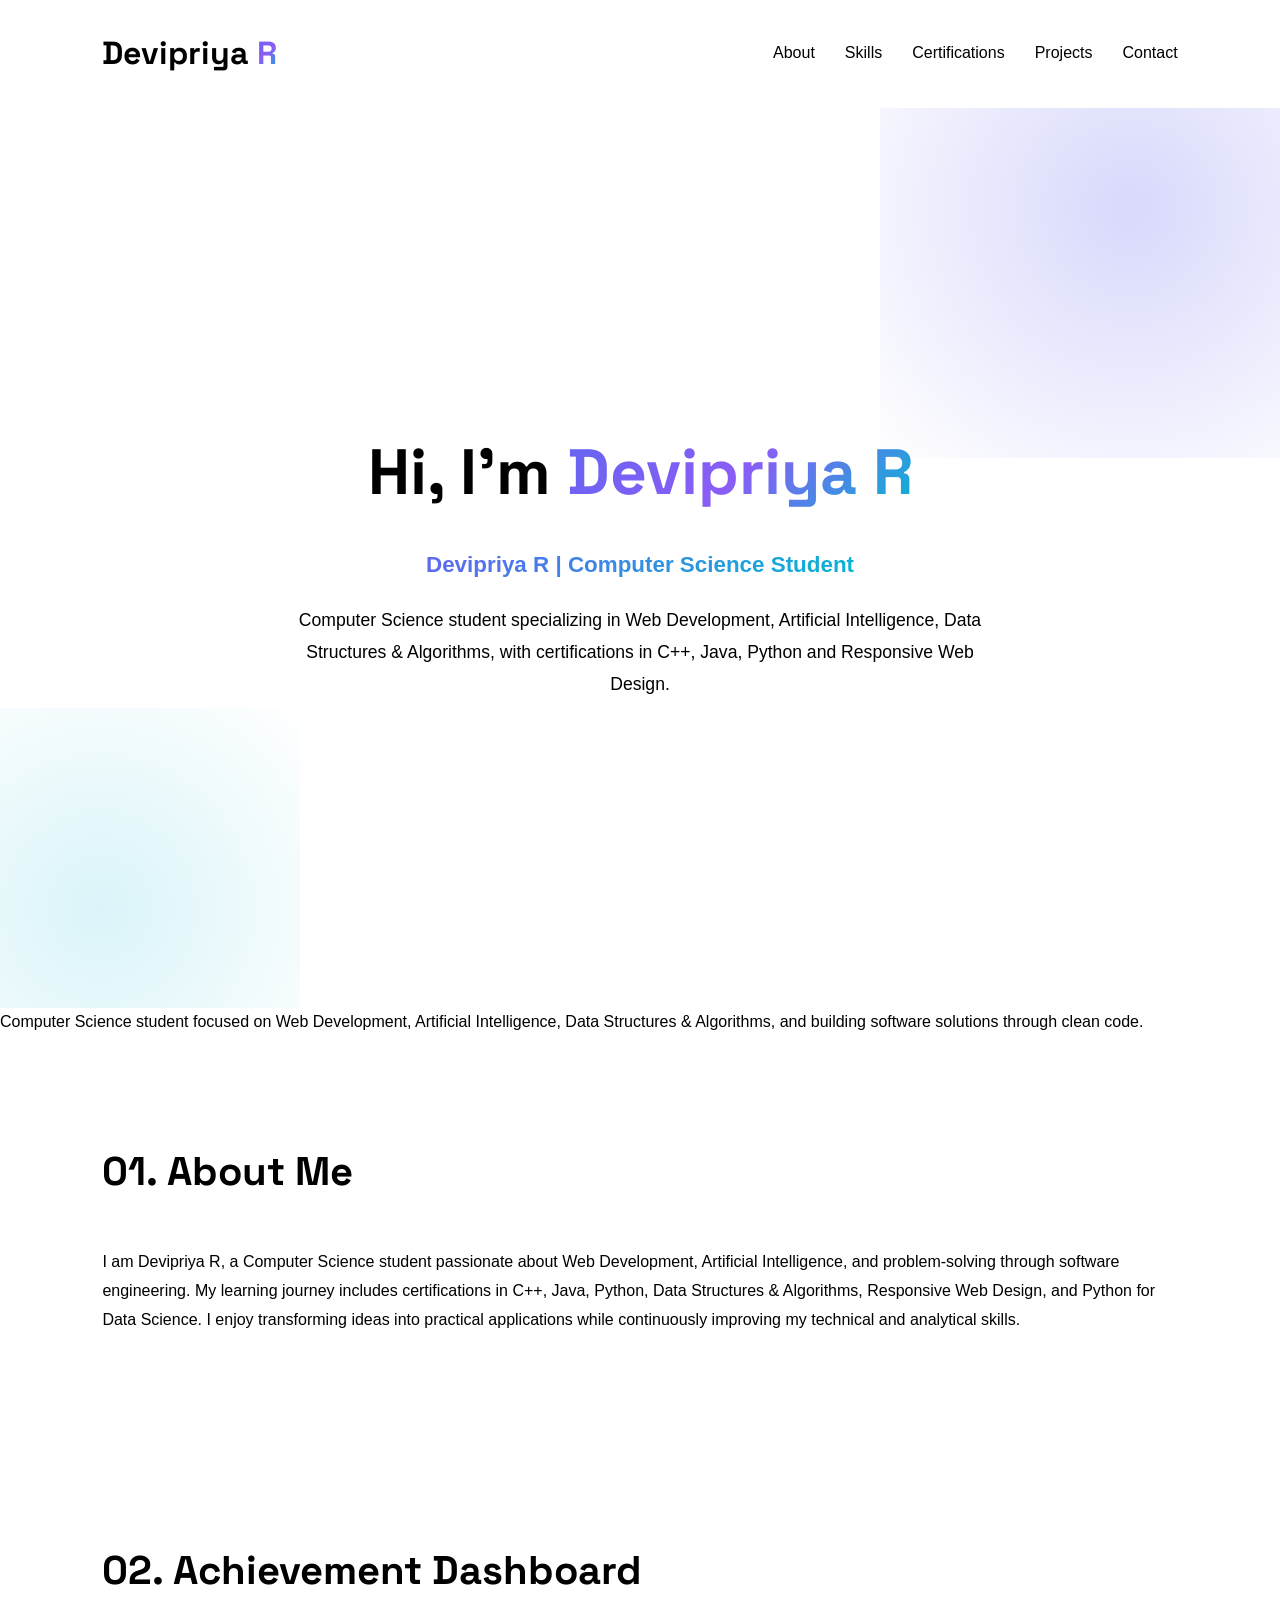
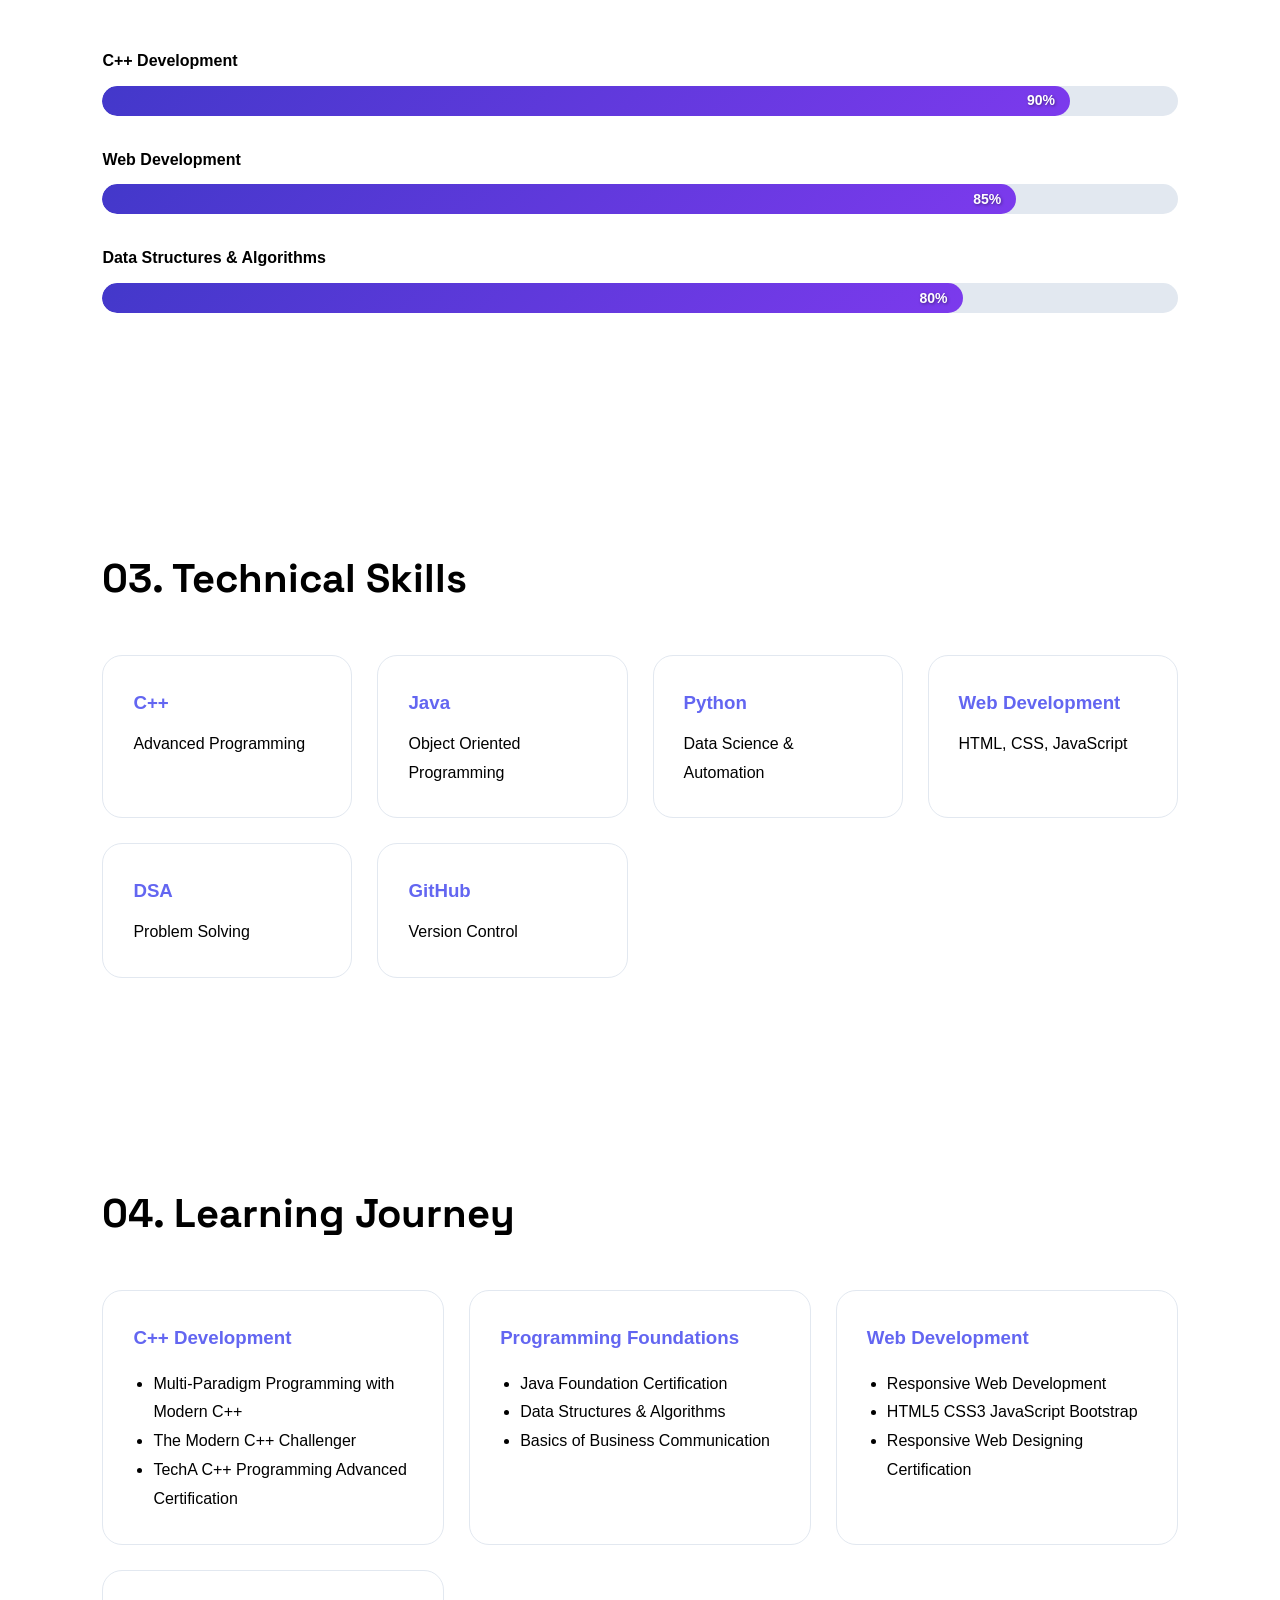
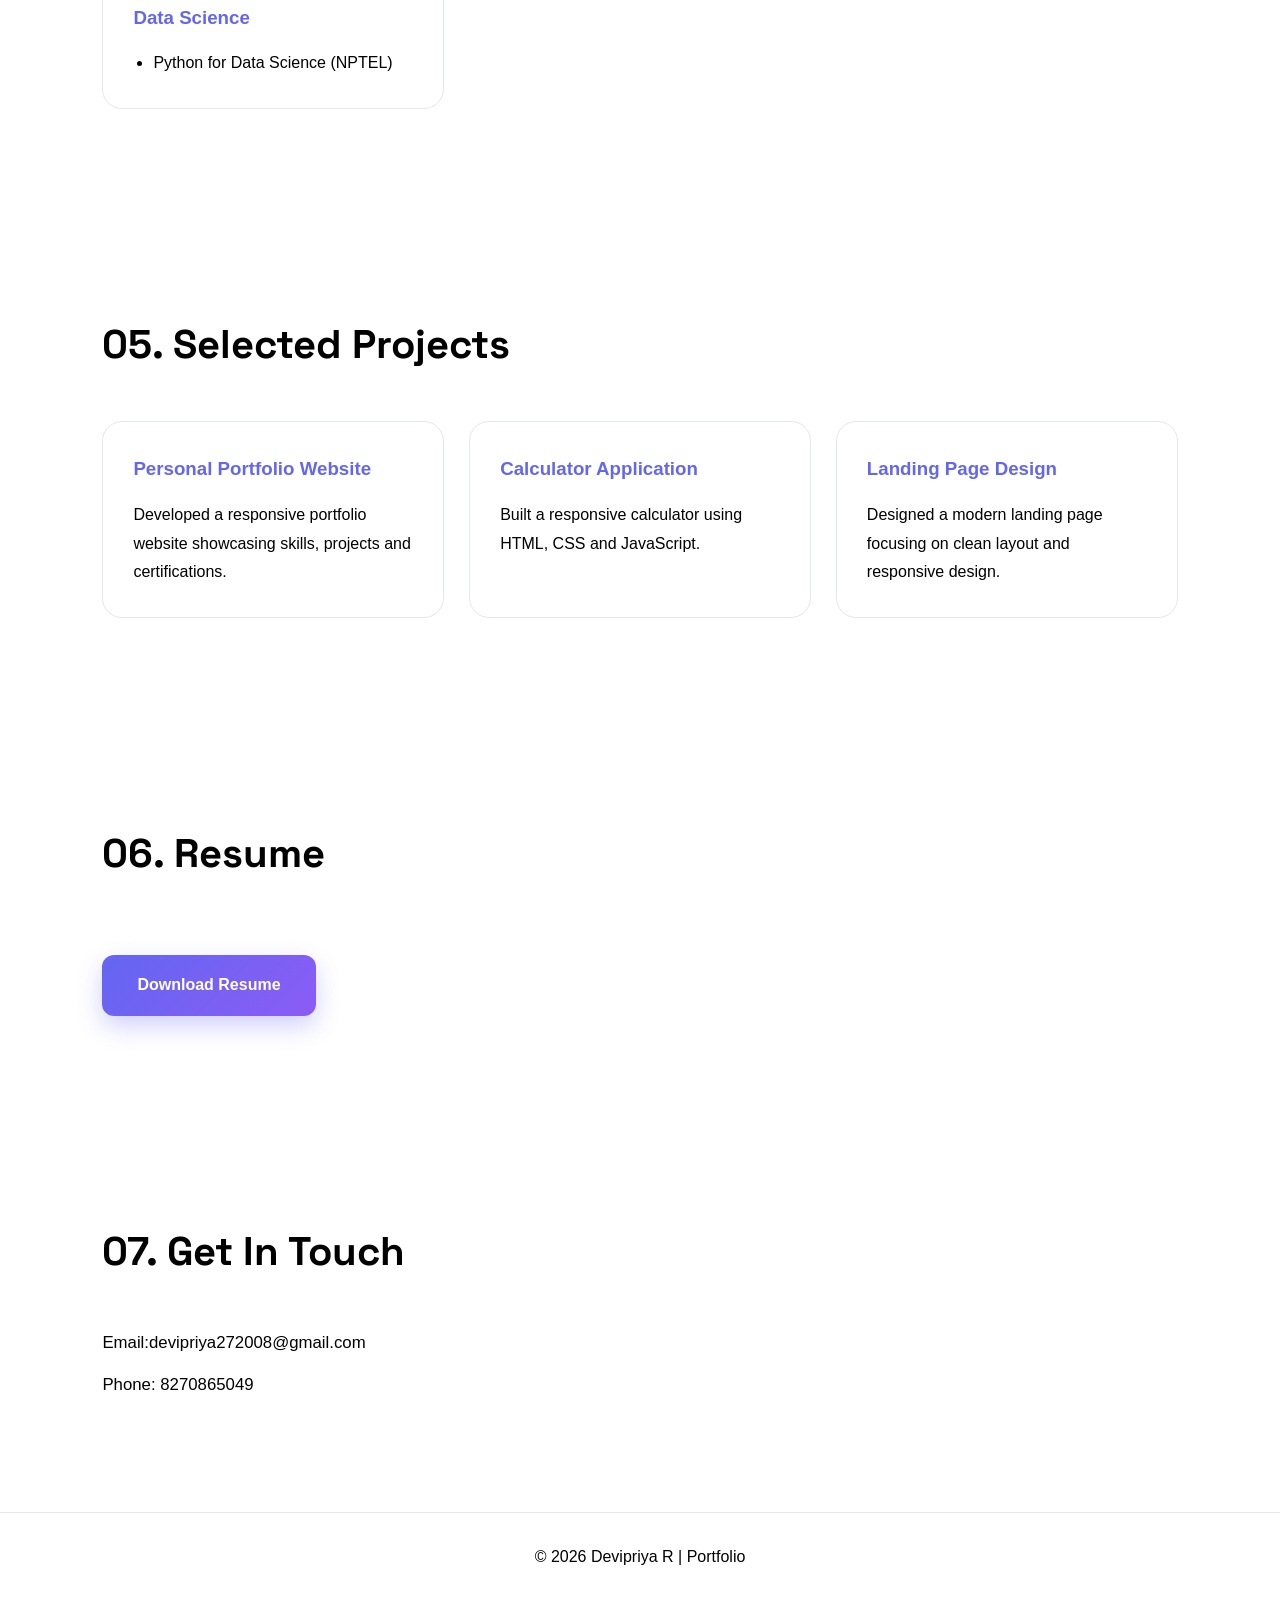
==== index.html @ a70f5b74 "Add files via upload" ====
<!DOCTYPE html>
<html lang="en">
<head>
    <meta charset="UTF-8">
    <meta name="viewport" content="width=device-width, initial-scale=1.0">
    <title>Devipriya R | Portfolio</title>

    <link rel="stylesheet" href="style.css">

    <link href="https://fonts.googleapis.com/css2?family=Space+Grotesk:wght@400;500;700&family=JetBrains+Mono:wght@400;500&display=swap" rel="stylesheet">
</head>
<body>

<!-- NAVBAR -->

<nav class="navbar">

    <div class="logo">
    Devipriya <span>R</span>
</div>

    <ul>
        <li><a href="#about">About</a></li>
        <li><a href="#skills">Skills</a></li>
        <li><a href="#certifications">Certifications</a></li>
        <li><a href="#projects">Projects</a></li>
        <li><a href="#contact">Contact</a></li>
    </ul>

</nav>

<!-- HERO -->
<section class="hero">

    <h1>
    Hi, I'm
    <span style="background:linear-gradient(135deg,#6366f1,#8b5cf6,#06b6d4);
    -webkit-background-clip:text;
    -webkit-text-fill-color:transparent;">
    Devipriya R
    </span>
</h1>

    <h3 class="hero-role">
        Devipriya R | Computer Science Student
    </h3>

    <p>
        Computer Science student specializing in Web Development,
        Artificial Intelligence, Data Structures & Algorithms,
        with certifications in C++, Java, Python and Responsive Web Design.
    </p>

</section>



    <p>
        Computer Science student focused on Web Development,
        Artificial Intelligence, Data Structures & Algorithms,
        and building software solutions through clean code.
    </p>

</section>

<!-- ABOUT -->

<section id="about">

    <h2>01. About Me</h2>

    <p>
I am Devipriya R, a Computer Science student passionate
about Web Development, Artificial Intelligence, and
problem-solving through software engineering.

My learning journey includes certifications in C++,
Java, Python, Data Structures & Algorithms, Responsive
Web Design, and Python for Data Science.

I enjoy transforming ideas into practical applications
while continuously improving my technical and analytical skills.
</p>

</section>

<!-- ACHIEVEMENTS -->

<section id="achievements">

    <h2>02. Achievement Dashboard</h2>

    <div class="progress-card">
        <span>C++ Development</span>
        <div class="progress">
            <div class="fill" style="width:90%">90%</div>
        </div>
    </div>

    <div class="progress-card">
        <span>Web Development</span>
        <div class="progress">
            <div class="fill" style="width:85%">85%</div>
        </div>
    </div>

    <div class="progress-card">
        <span>Data Structures & Algorithms</span>
        <div class="progress">
            <div class="fill" style="width:80%">80%</div>
        </div>
    </div>

</section>

<!-- SKILLS -->

<section id="skills">

    <h2>03. Technical Skills</h2>

    <div class="tech-grid">

        <div class="tech-card">
            <h3>C++</h3>
            <p>Advanced Programming</p>
        </div>

        <div class="tech-card">
            <h3>Java</h3>
            <p>Object Oriented Programming</p>
        </div>

        <div class="tech-card">
            <h3>Python</h3>
            <p>Data Science & Automation</p>
        </div>

        <div class="tech-card">
            <h3>Web Development</h3>
            <p>HTML, CSS, JavaScript</p>
        </div>

        <div class="tech-card">
            <h3>DSA</h3>
            <p>Problem Solving</p>
        </div>

        <div class="tech-card">
            <h3>GitHub</h3>
            <p>Version Control</p>
        </div>

    </div>

</section>

<!-- CERTIFICATIONS -->

<section id="certifications">

    <h2>04. Learning Journey</h2>

    <div class="roadmap">

        <div class="roadmap-card">
            <h3>C++ Development</h3>
            <ul>
                <li>Multi-Paradigm Programming with Modern C++</li>
                <li>The Modern C++ Challenger</li>
                <li>TechA C++ Programming Advanced Certification</li>
            </ul>
        </div>

        <div class="roadmap-card">
            <h3>Programming Foundations</h3>
            <ul>
                <li>Java Foundation Certification</li>
                <li>Data Structures & Algorithms</li>
                <li>Basics of Business Communication</li>
            </ul>
        </div>

        <div class="roadmap-card">
            <h3>Web Development</h3>
            <ul>
                <li>Responsive Web Development</li>
                <li>HTML5 CSS3 JavaScript Bootstrap</li>
                <li>Responsive Web Designing Certification</li>
            </ul>
        </div>

        <div class="roadmap-card">
            <h3>Data Science</h3>
            <ul>
                <li>Python for Data Science (NPTEL)</li>
            </ul>
        </div>

    </div>

</section>

<!-- PROJECTS -->

<section id="projects">

    <h2>05. Selected Projects</h2>

    <div class="project-grid">

        <div class="project-card">
            <h3>Personal Portfolio Website</h3>
            <p>
                Developed a responsive portfolio website
                showcasing skills, projects and certifications.
            </p>
        </div>

        <div class="project-card">
            <h3>Calculator Application</h3>
            <p>
                Built a responsive calculator using HTML,
                CSS and JavaScript.
            </p>
        </div>

        <div class="project-card">
            <h3>Landing Page Design</h3>
            <p>
                Designed a modern landing page focusing
                on clean layout and responsive design.
            </p>
        </div>

    </div>

</section>

<section id="resume">

    <h2>06. Resume</h2>

    <a href="resume.pdf" download class="resume-btn">
       Download Resume
    </a>

</section>

<!-- CONTACT -->

<section id="contact">

    <h2>07. Get In Touch</h2>

    <p>Email:devipriya272008@gmail.com</p>

    <p>Phone: 8270865049</p>

</section>

<footer>

    <p>© 2026 Devipriya R | Portfolio</p>

</footer>

</body>
</html>
```
---- style.css ----
```css
@import url('https://fonts.googleapis.com/css2?family=Space+Grotesk:wght@400;500;700&family=Inter:wght@300;400;500;600&display=swap');

:root{
    --bg:#f8fafc;
    --text:#475569;
    --heading:#0f172a;

    --primary:#6366f1;
    --secondary:#8b5cf6;
    --accent:#06b6d4;

    --white:#ffffff;
    --border:#e2e8f0;

    --gradient:linear-gradient(
        135deg,
        #6366f1,
        #8b5cf6,
        #06b6d4
    );
}

*{
    margin:0;
    padding:0;
    box-sizing:border-box;
    scroll-behavior:smooth;
}

body{
    font-family:'Inter',sans-serif;
    background:var(--bg);
    color:var(--text);
    line-height:1.8;
}

/* NAVBAR */

.navbar{
    display:flex;
    justify-content:space-between;
    align-items:center;

    padding:25px 8%;

    background:rgba(255,255,255,.8);
    backdrop-filter:blur(12px);

    position:sticky;
    top:0;
    z-index:1000;
}

.logo{
    font-family:'Space Grotesk',sans-serif;
    font-size:2rem;
    font-weight:700;
}

.logo span{
    background:linear-gradient(
        135deg,
        #6366f1,
        #8b5cf6,
        #06b6d4
    );

    -webkit-background-clip:text;
    -webkit-text-fill-color:transparent;
}

.navbar ul{
    display:flex;
    list-style:none;
    gap:30px;
}

.navbar a{
    text-decoration:none;
    color:var(--heading);
    font-weight:500;
}

.navbar a:hover{
    color:var(--primary);
}

/* HERO */

.hero{
    min-height:100vh;

    display:flex;
    flex-direction:column;
    justify-content:center;
    align-items:center;

    text-align:center;

    padding:40px;
    position:relative;
    overflow:hidden;
}

.hero::before{
    content:"";

    position:absolute;

    width:500px;
    height:500px;

    background:radial-gradient(
        circle,
        rgba(99,102,241,.25),
        transparent
    );

    top:-150px;
    right:-100px;
}

.hero::after{
    content:"";

    position:absolute;

    width:400px;
    height:400px;

    background:radial-gradient(
        circle,
        rgba(6,182,212,.15),
        transparent
    );

    bottom:-100px;
    left:-100px;
}

.hero h1{
    font-family:'Space Grotesk',sans-serif;
    font-size:4rem;
    color:var(--heading);

    max-width:900px;
}

.hero p{
    max-width:700px;
    margin-top:20px;
    font-size:1.1rem;
}

.hero-buttons{
    margin-top:35px;

    display:flex;
    gap:15px;
}

.btn-primary{
    padding:14px 28px;

    background:var(--gradient);
    color:white;

    text-decoration:none;
    border-radius:10px;

    font-weight:600;

    transition:.3s;
}

.btn-primary:hover{
    transform:translateY(-4px);
}

.btn-secondary{
    padding:14px 28px;

    border:2px solid #cbd5e1;

    text-decoration:none;

    color:var(--heading);

    border-radius:10px;

    background:white;
}

/* SECTION */

section{
    padding:100px 8%;
}

section h2{
    font-family:'Space Grotesk',sans-serif;

    font-size:2.5rem;
    color:var(--heading);

    margin-bottom:40px;

    position:relative;
}

section h2::after{
    content:"";

    width:90px;
    height:5px;

    background:var(--gradient);

    position:absolute;
    left:0;
    bottom:-10px;

    border-radius:10px;
}

/* ACHIEVEMENT BARS */

.progress-card{
    margin-bottom:30px;
}

.progress-card span{
    display:block;
    margin-bottom:10px;
    font-weight:600;
}

.progress{
    height:30px;

    background:#e2e8f0;

    border-radius:50px;

    overflow:hidden;
}
.fill{
    height:100%;

    background:linear-gradient(
        135deg,
        #4338ca,
        #7c3aed
    );

    color:#ffffff;

    font-size:14px;
    font-weight:700;

    display:flex;
    align-items:center;
    justify-content:flex-end;

    padding-right:15px;

    text-shadow:
        1px 1px 3px rgba(0,0,0,.4);

    border-radius:50px;
}

/* TECH GRID */

.tech-grid{
    display:grid;

    grid-template-columns:
    repeat(auto-fit,minmax(220px,1fr));

    gap:25px;
}

.tech-card{
    background:white;

    border:1px solid #e2e8f0;

    border-radius:20px;

    padding:30px;

    transition:.4s;
}

.tech-card:hover{
    transform:translateY(-10px);

    border-color:#6366f1;

    box-shadow:
    0 15px 30px rgba(99,102,241,.15);
}

.tech-card h3{
    color:#6366f1;
    margin-bottom:10px;
}

/* CERTIFICATIONS */

.roadmap{
    display:grid;

    grid-template-columns:
    repeat(auto-fit,minmax(280px,1fr));

    gap:25px;
}

.roadmap-card{
    background:white;

    border-radius:20px;

    padding:30px;

    border:1px solid #e2e8f0;

    transition:.3s;
}

.roadmap-card:hover{
    transform:translateY(-8px);
}

.roadmap-card h3{
    color:#6366f1;
    margin-bottom:15px;
}

.roadmap-card ul{
    padding-left:20px;
}

/* PROJECTS */

.project-grid{
    display:grid;

    grid-template-columns:
    repeat(auto-fit,minmax(280px,1fr));

    gap:25px;
}

.project-card{
    background:white;

    border-radius:20px;

    padding:30px;

    border:1px solid #e2e8f0;

    transition:.4s;
}

.project-card:hover{
    transform:translateY(-10px);

    box-shadow:
    0 15px 30px rgba(99,102,241,.15);
}

.project-card h3{
    color:#6366f1;
    margin-bottom:15px;
}

/* RESUME */

.resume-btn{
    display:inline-block;

    margin-top:25px;

    padding:16px 35px;

    background:linear-gradient(
        135deg,
        #8B5CF6,
        #000000
    );

    color:white;

    text-decoration:none;

    font-weight:700;

    border-radius:12px;

    transition:0.3s;

    box-shadow:0 10px 25px rgba(139,92,246,0.35);
}

.resume-btn:hover{
    transform:translateY(-4px);

    box-shadow:0 15px 30px rgba(139,92,246,0.45);
}

/* CONTACT */

#contact p{
    margin-bottom:12px;
    font-size:1.05rem;
}

/* FOOTER */

footer{
    text-align:center;

    padding:30px;

    border-top:1px solid #e2e8f0;

    background:white;
}

/* MOBILE */

@media(max-width:768px){

    .navbar{
        flex-direction:column;
        gap:15px;
    }

    .navbar ul{
        flex-wrap:wrap;
        justify-content:center;
    }

    .hero h1{
        font-size:2.8rem;
    }

    .hero-buttons{
        flex-direction:column;
    }
}
```
#about p{
    max-width:850px;

    font-size:1.15rem;

    line-height:2;

    color:#334155;

    font-weight:500;
}
.resume-btn{
    display:inline-block;

    margin-top:25px;

    padding:16px 35px;

    background:linear-gradient(
        135deg,
        #6366f1,
        #8b5cf6
    );

    color:white;

    text-decoration:none;

    font-weight:700;

    border-radius:12px;

    box-shadow:
        0 10px 25px rgba(99,102,241,.3);

    transition:.3s;
}

.resume-btn:hover{
    transform:translateY(-4px);
}
.hero-role{
    margin-top:15px;

    font-size:1.4rem;

    font-weight:600;

    background:linear-gradient(
        135deg,
        #6366f1,
        #06b6d4
    );

    -webkit-background-clip:text;
    -webkit-text-fill-color:transparent;
}

.hero-buttons{
    margin-top:30px;

    display:flex;
    justify-content:center;

    gap:15px;

    flex-wrap:wrap;
}
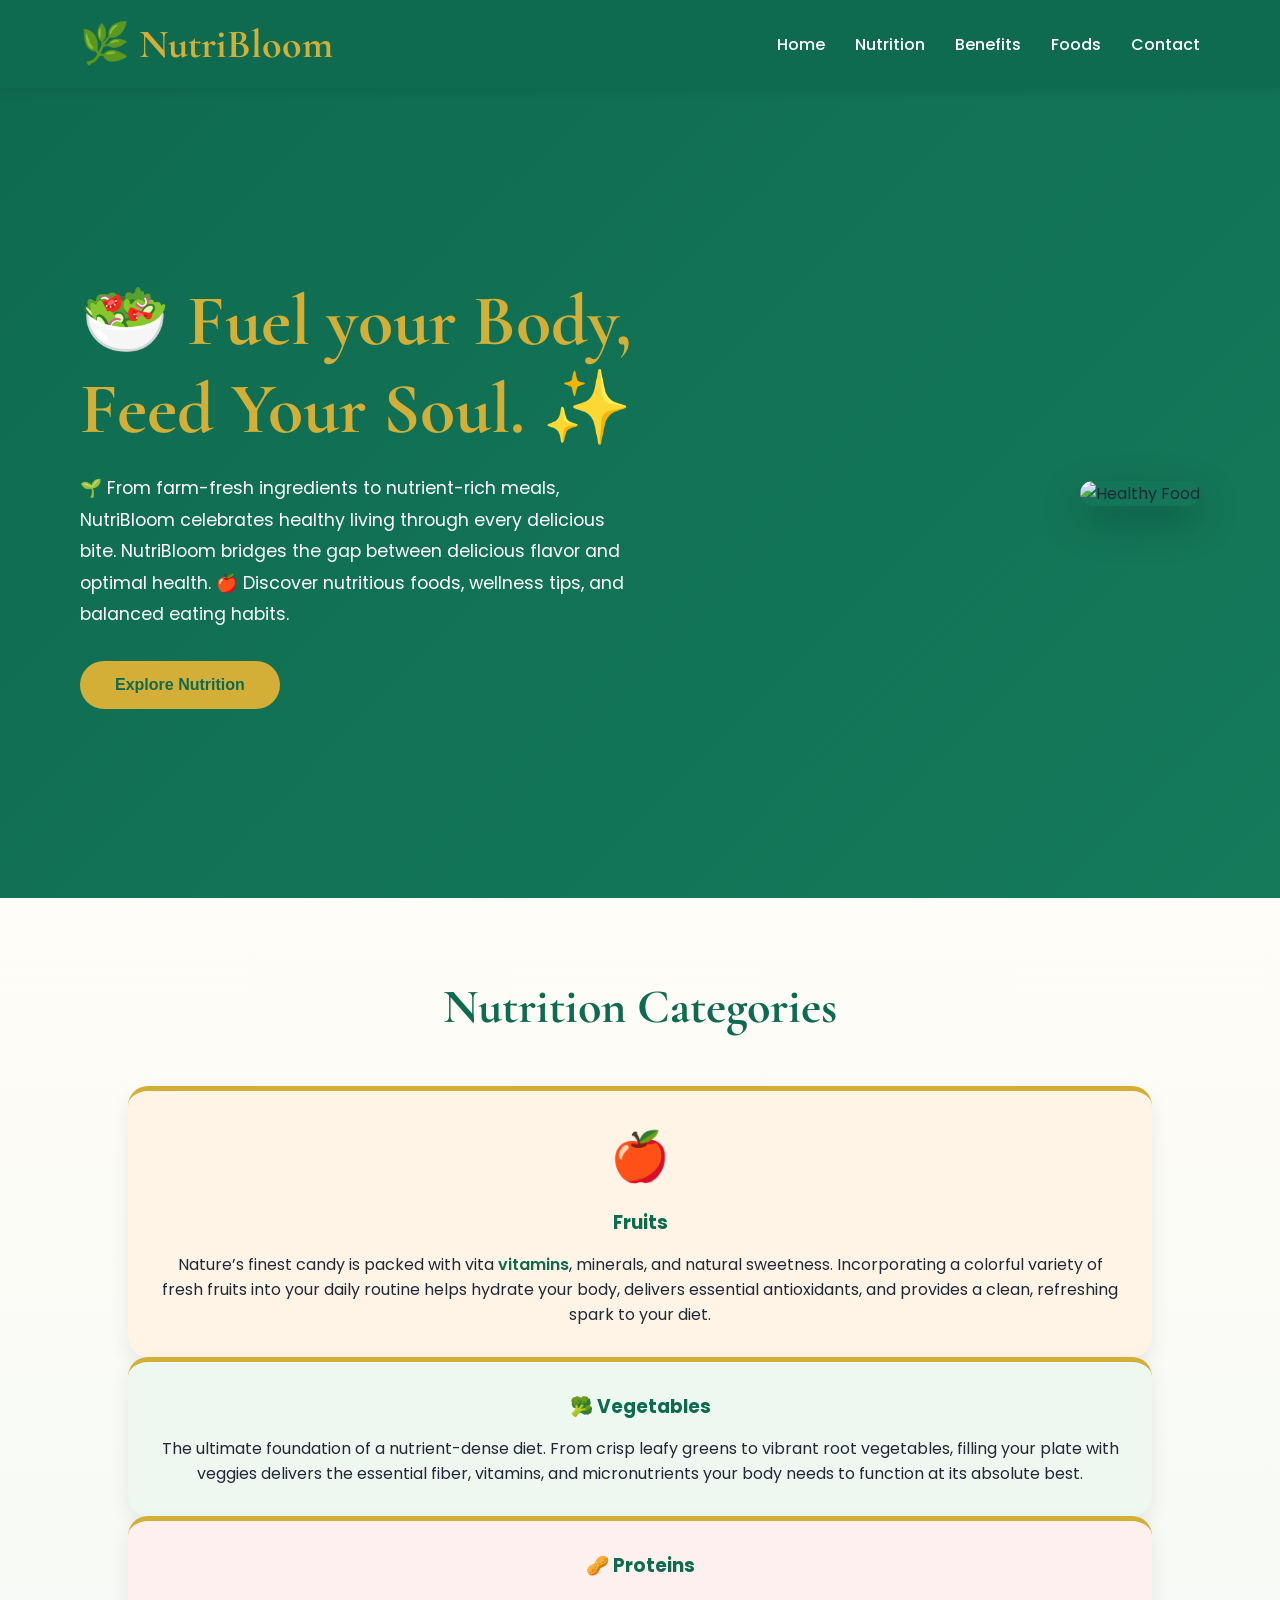
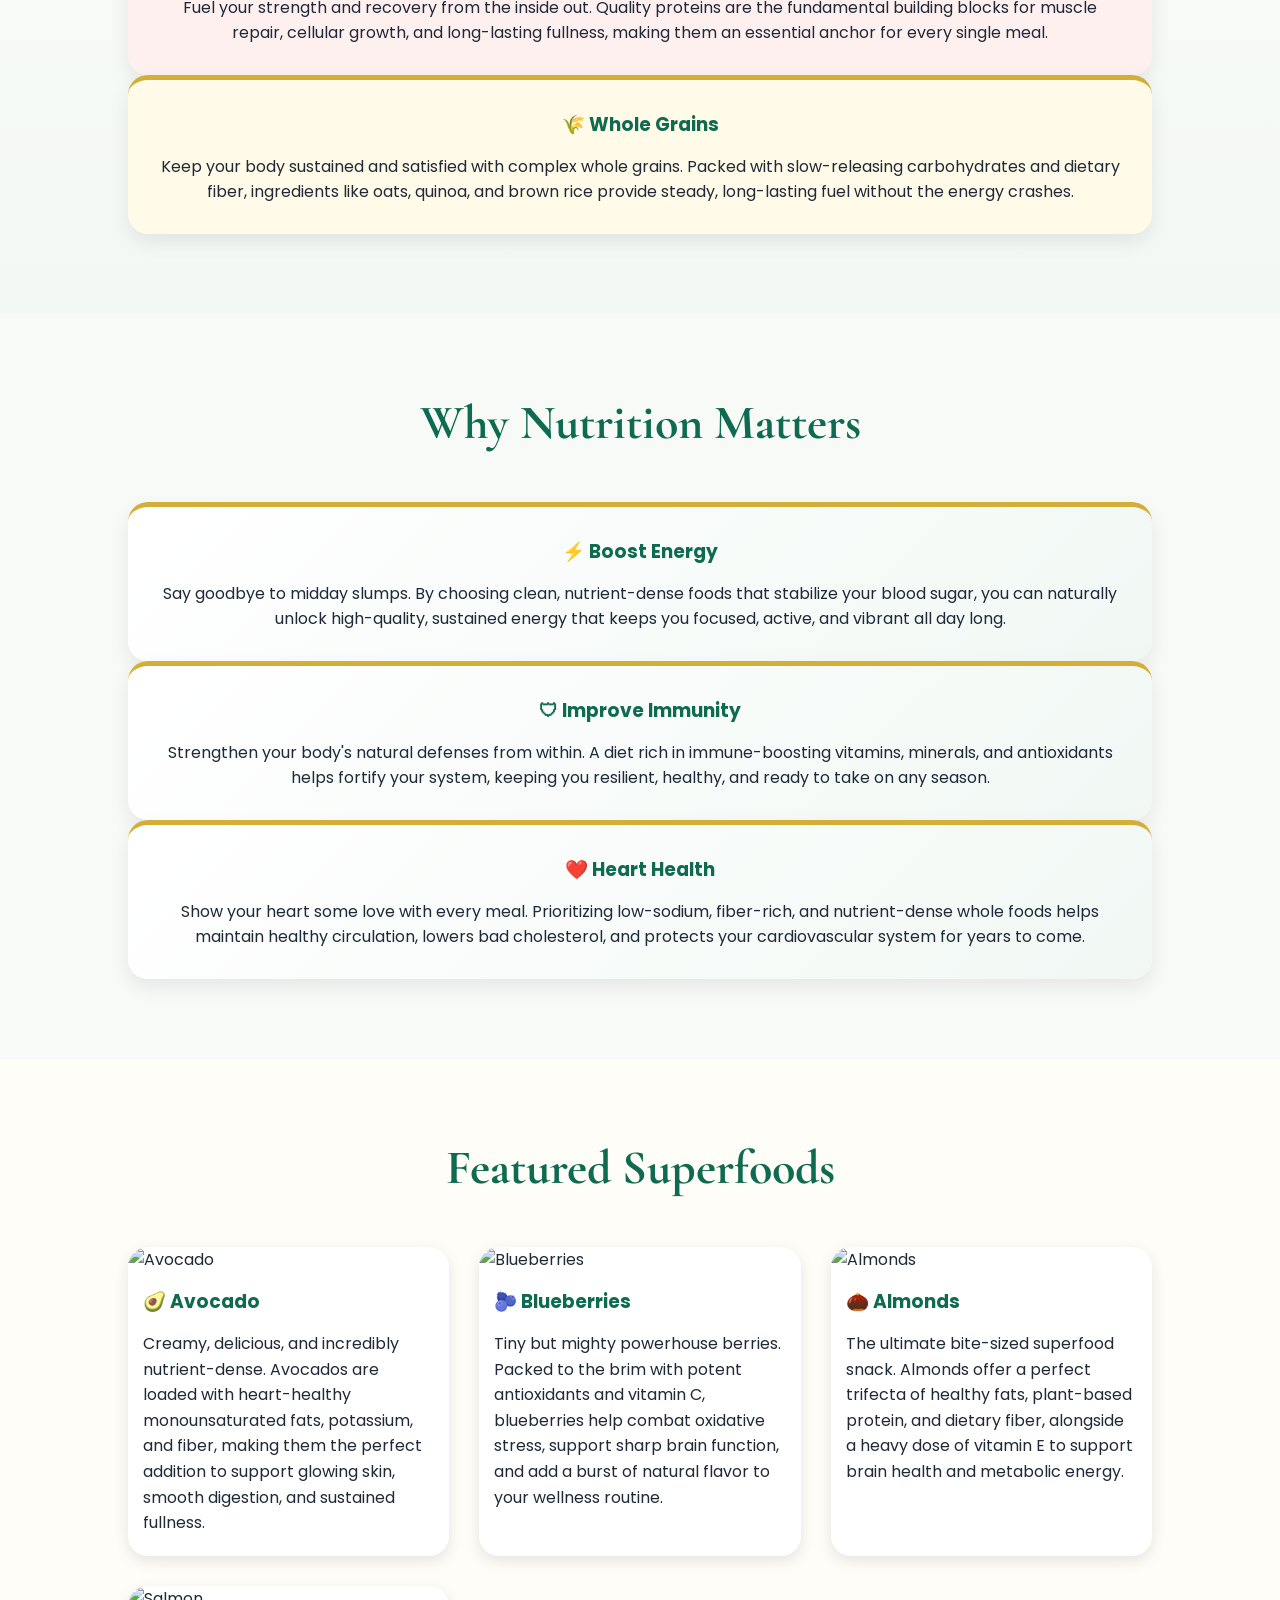
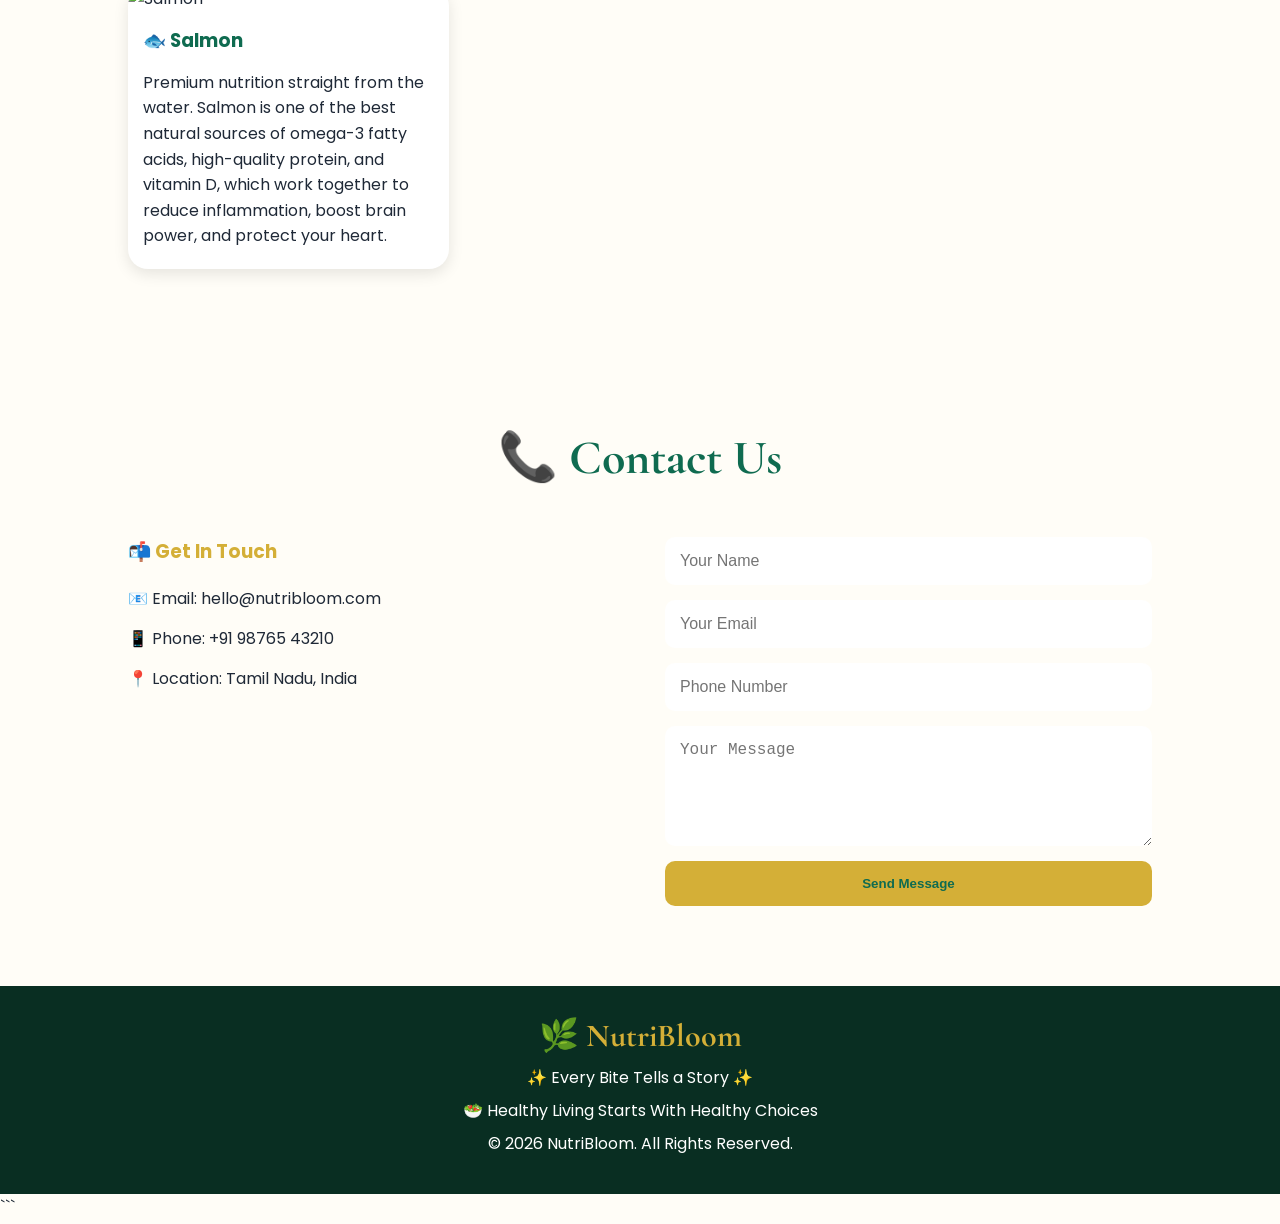
==== commit a5d1c75f: "Add files via upload" ====
--- a/index.html
+++ b/index.html
@@ -1,268 +1,225 @@
-
 <!DOCTYPE html>
 <html lang="en">
 <head>
     <meta charset="UTF-8">
     <meta name="viewport" content="width=device-width, initial-scale=1.0">
-    <title>Devipriya R | Portfolio</title>
+
+    <title>NutriBloom | Every Bite Tells a Story</title>
+
+    <link rel="preconnect" href="https://fonts.googleapis.com">
+    <link rel="preconnect" href="https://fonts.gstatic.com" crossorigin>
+
+    <link href="https://fonts.googleapis.com/css2?family=Cormorant+Garamond:wght@500;600;700&family=Poppins:wght@300;400;500;600&display=swap" rel="stylesheet">
 
     <link rel="stylesheet" href="style.css">
-
-    <link href="https://fonts.googleapis.com/css2?family=Space+Grotesk:wght@400;500;700&family=JetBrains+Mono:wght@400;500&display=swap" rel="stylesheet">
 </head>
 <body>
 
-<!-- NAVBAR -->
-
-<nav class="navbar">
-
-    <div class="logo">
-    Devipriya <span>R</span>
-</div>
-
-    <ul>
-        <li><a href="#about">About</a></li>
-        <li><a href="#skills">Skills</a></li>
-        <li><a href="#certifications">Certifications</a></li>
-        <li><a href="#projects">Projects</a></li>
-        <li><a href="#contact">Contact</a></li>
-    </ul>
-
-</nav>
-
-<!-- HERO -->
-<section class="hero">
-
-    <h1>
-    Hi, I'm
-    <span style="background:linear-gradient(135deg,#6366f1,#8b5cf6,#06b6d4);
-    -webkit-background-clip:text;
-    -webkit-text-fill-color:transparent;">
-    Devipriya R
-    </span>
-</h1>
-
-    <h3 class="hero-role">
-        Devipriya R | Computer Science Student
-    </h3>
-
-    <p>
-        Computer Science student specializing in Web Development,
-        Artificial Intelligence, Data Structures & Algorithms,
-        with certifications in C++, Java, Python and Responsive Web Design.
-    </p>
-
-</section>
-
-
-
-    <p>
-        Computer Science student focused on Web Development,
-        Artificial Intelligence, Data Structures & Algorithms,
-        and building software solutions through clean code.
-    </p>
-
-</section>
-
-<!-- ABOUT -->
-
-<section id="about">
-
-    <h2>01. About Me</h2>
-
-    <p>
-I am Devipriya R, a Computer Science student passionate
-about Web Development, Artificial Intelligence, and
-problem-solving through software engineering.
-
-My learning journey includes certifications in C++,
-Java, Python, Data Structures & Algorithms, Responsive
-Web Design, and Python for Data Science.
-
-I enjoy transforming ideas into practical applications
-while continuously improving my technical and analytical skills.
+    <!-- HEADER -->
+
+    <header>
+        <nav>
+            <h1 class="logo">🌿 NutriBloom</h1>
+
+            <ul>
+                <li><a href="#home">Home</a></li>
+                <li><a href="#nutrition">Nutrition</a></li>
+                <li><a href="#benefits">Benefits</a></li>
+                <li><a href="#foods">Foods</a></li>
+                <li><a href="#contact">Contact</a></li>
+            </ul>
+        </nav>
+    </header>
+
+    <!-- HERO SECTION -->
+
+    <section class="hero" id="home">
+
+        <div class="hero-text">
+
+           <h2>🥗 Fuel your Body, Feed Your Soul. ✨</h2>
+
+           <p>
+    🌱 From farm-fresh ingredients to nutrient-rich meals,
+    NutriBloom celebrates healthy living through every
+    delicious bite. NutriBloom bridges the gap between delicious flavor and optimal health. 🍎 Discover nutritious foods,
+    wellness tips, and balanced eating habits.
 </p>
 
-</section>
-
-<!-- ACHIEVEMENTS -->
-
-<section id="achievements">
-
-    <h2>02. Achievement Dashboard</h2>
-
-    <div class="progress-card">
-        <span>C++ Development</span>
-        <div class="progress">
-            <div class="fill" style="width:90%">90%</div>
-        </div>
-    </div>
-
-    <div class="progress-card">
-        <span>Web Development</span>
-        <div class="progress">
-            <div class="fill" style="width:85%">85%</div>
-        </div>
-    </div>
-
-    <div class="progress-card">
-        <span>Data Structures & Algorithms</span>
-        <div class="progress">
-            <div class="fill" style="width:80%">80%</div>
-        </div>
-    </div>
-
-</section>
-
-<!-- SKILLS -->
-
-<section id="skills">
-
-    <h2>03. Technical Skills</h2>
-
-    <div class="tech-grid">
-
-        <div class="tech-card">
-            <h3>C++</h3>
-            <p>Advanced Programming</p>
-        </div>
-
-        <div class="tech-card">
-            <h3>Java</h3>
-            <p>Object Oriented Programming</p>
-        </div>
-
-        <div class="tech-card">
-            <h3>Python</h3>
-            <p>Data Science & Automation</p>
-        </div>
-
-        <div class="tech-card">
-            <h3>Web Development</h3>
-            <p>HTML, CSS, JavaScript</p>
-        </div>
-
-        <div class="tech-card">
-            <h3>DSA</h3>
-            <p>Problem Solving</p>
-        </div>
-
-        <div class="tech-card">
-            <h3>GitHub</h3>
-            <p>Version Control</p>
-        </div>
-
-    </div>
-
-</section>
-
-<!-- CERTIFICATIONS -->
-
-<section id="certifications">
-
-    <h2>04. Learning Journey</h2>
-
-    <div class="roadmap">
-
-        <div class="roadmap-card">
-            <h3>C++ Development</h3>
-            <ul>
-                <li>Multi-Paradigm Programming with Modern C++</li>
-                <li>The Modern C++ Challenger</li>
-                <li>TechA C++ Programming Advanced Certification</li>
-            </ul>
-        </div>
-
-        <div class="roadmap-card">
-            <h3>Programming Foundations</h3>
-            <ul>
-                <li>Java Foundation Certification</li>
-                <li>Data Structures & Algorithms</li>
-                <li>Basics of Business Communication</li>
-            </ul>
-        </div>
-
-        <div class="roadmap-card">
-            <h3>Web Development</h3>
-            <ul>
-                <li>Responsive Web Development</li>
-                <li>HTML5 CSS3 JavaScript Bootstrap</li>
-                <li>Responsive Web Designing Certification</li>
-            </ul>
-        </div>
-
-        <div class="roadmap-card">
-            <h3>Data Science</h3>
-            <ul>
-                <li>Python for Data Science (NPTEL)</li>
-            </ul>
-        </div>
-
-    </div>
-
-</section>
-
-<!-- PROJECTS -->
-
-<section id="projects">
-
-    <h2>05. Selected Projects</h2>
-
-    <div class="project-grid">
-
-        <div class="project-card">
-            <h3>Personal Portfolio Website</h3>
-            <p>
-                Developed a responsive portfolio website
-                showcasing skills, projects and certifications.
-            </p>
-        </div>
-
-        <div class="project-card">
-            <h3>Calculator Application</h3>
-            <p>
-                Built a responsive calculator using HTML,
-                CSS and JavaScript.
-            </p>
-        </div>
-
-        <div class="project-card">
-            <h3>Landing Page Design</h3>
-            <p>
-                Designed a modern landing page focusing
-                on clean layout and responsive design.
-            </p>
-        </div>
-
-    </div>
-
-</section>
-
-<section id="resume">
-
-    <h2>06. Resume</h2>
-
-    <a href="resume.pdf" download class="resume-btn">
-       Download Resume
-    </a>
-
-</section>
-
-<!-- CONTACT -->
-
-<section id="contact">
-
-    <h2>07. Get In Touch</h2>
-
-    <p>Email:devipriya272008@gmail.com</p>
-
-    <p>Phone: 8270865049</p>
-
-</section>
-
-<footer>
-
-    <p>© 2026 Devipriya R | Portfolio</p>
+            <button>Explore Nutrition</button>
+
+        </div>
+
+        <div class="hero-image">
+            <img src="images/hero.jpg.png" alt="Healthy Food">
+        </div>
+
+    </section>
+
+    <!-- NUTRITION SECTION -->
+
+    <section class="nutrition" id="nutrition">
+
+        <h2 class="section-title">Nutrition Categories</h2>
+
+        <div class="cards">
+
+            <div class="card fruit">
+                 <div class="icon">🍎</div>
+                <h3> Fruits</h3>
+                <p>
+                    Nature’s finest candy is packed with vita<strong> vitamins</strong>, minerals, and natural sweetness. Incorporating a colorful variety of fresh fruits into your daily routine helps hydrate your body, delivers essential antioxidants, and provides a clean, refreshing spark to your diet.
+                </p>
+            </div>
+
+            <div class="card vegetable">
+                <h3>🥦 Vegetables</h3>
+                <p>
+                    The ultimate foundation of a nutrient-dense diet. From crisp leafy greens to vibrant root vegetables, filling your plate with veggies delivers the essential fiber, vitamins, and micronutrients your body needs to function at its absolute best.
+                </p>
+            </div>
+
+            <div class="card protein">
+                <h3>🥜 Proteins</h3>
+                <p>
+                    Fuel your strength and recovery from the inside out. Quality proteins are the fundamental building blocks for muscle repair, cellular growth, and long-lasting fullness, making them an essential anchor for every single meal.
+                </p>
+            </div>
+
+            <div class="card grain">
+                <h3>🌾 Whole Grains</h3>
+                <p>
+                    Keep your body sustained and satisfied with complex whole grains. Packed with slow-releasing carbohydrates and dietary fiber, ingredients like oats, quinoa, and brown rice provide steady, long-lasting fuel without the energy crashes.
+                </p>
+            </div>
+
+        </div>
+
+    </section>
+
+    <!-- BENEFITS SECTION -->
+
+    <section class="benefits" id="benefits">
+
+        <h2 class="section-title">Why Nutrition Matters</h2>
+
+        <div class="cards">
+
+            <div class="card">
+                <h3>⚡ Boost Energy</h3>
+                <p>
+                    Say goodbye to midday slumps. By choosing clean, nutrient-dense foods that stabilize your blood sugar, you can naturally unlock high-quality, sustained energy that keeps you focused, active, and vibrant all day long.
+                </p>
+            </div>
+
+            <div class="card">
+                <h3>🛡 Improve Immunity</h3>
+                <p>
+                    Strengthen your body's natural defenses from within. A diet rich in immune-boosting vitamins, minerals, and antioxidants helps fortify your system, keeping you resilient, healthy, and ready to take on any season.
+                </p>
+            </div>
+
+            <div class="card">
+                <h3>❤️ Heart Health</h3>
+                <p>
+                    Show your heart some love with every meal. Prioritizing low-sodium, fiber-rich, and nutrient-dense whole foods helps maintain healthy circulation, lowers bad cholesterol, and protects your cardiovascular system for years to come.
+                </p>
+            </div>
+
+        </div>
+
+    </section>
+
+    <!-- FEATURED FOODS -->
+
+    <section class="foods" id="foods">
+
+        <h2 class="section-title">Featured Superfoods</h2>
+
+        <div class="food-grid">
+
+            <div class="food-card">
+                <img src="images/avocado.jpg.png" alt="Avocado">
+                <h3>🥑 Avocado</h3>
+                <p>
+                    Creamy, delicious, and incredibly nutrient-dense. Avocados are loaded with heart-healthy monounsaturated fats, potassium, and fiber, making them the perfect addition to support glowing skin, smooth digestion, and sustained fullness.
+                </p>
+            </div>
+
+            <div class="food-card">
+                <img src="images/blueberries.jpg.png" alt="Blueberries">
+                <h3>🫐 Blueberries</h3>
+                <p>
+                    Tiny but mighty powerhouse berries. Packed to the brim with potent antioxidants and vitamin C, blueberries help combat oxidative stress, support sharp brain function, and add a burst of natural flavor to your wellness routine.
+                </p>
+            </div>
+
+            <div class="food-card">
+                <img src="images/almonds.jpg.png" alt="Almonds">
+                <h3>🌰 Almonds</h3>
+                <p>
+                    The ultimate bite-sized superfood snack. Almonds offer a perfect trifecta of healthy fats, plant-based protein, and dietary fiber, alongside a heavy dose of vitamin E to support brain health and metabolic energy.
+                </p>
+            </div>
+
+            <div class="food-card">
+                <img src="images/salmon.jpg.png" alt="Salmon">
+                <h3>🐟 Salmon</h3>
+                <p>
+                Premium nutrition straight from the water. Salmon is one of the best natural sources of omega-3 fatty acids, high-quality protein, and vitamin D, which work together to reduce inflammation, boost brain power, and protect your heart.
+                </p>
+            </div>
+
+        </div>
+
+    </section>
+
+    <!-- CONTACT SECTION -->
+     <section>
+
+   <h2 class="section-title">📞 Contact Us</h2>
+
+        <div class="contact-container">
+
+            <div class="contact-info">
+
+                <h3>📬 Get In Touch</h3>
+
+<p>📧 Email: hello@nutribloom.com</p>
+<p>📱 Phone: +91 98765 43210</p>
+<p>📍 Location: Tamil Nadu, India</p>
+
+            </div>
+
+            <form>
+
+                <input type="text" placeholder="Your Name">
+
+                <input type="email" placeholder="Your Email">
+
+                <input type="tel" placeholder="Phone Number">
+
+                <textarea rows="5" placeholder="Your Message"></textarea>
+
+                <button type="submit">Send Message</button>
+
+            </form>
+
+        </div>
+
+    </section>
+
+    <!-- FOOTER -->
+
+  <footer>
+
+    <h3>🌿 NutriBloom</h3>
+
+    <p>✨ Every Bite Tells a Story ✨</p>
+
+    <p>🥗 Healthy Living Starts With Healthy Choices</p>
+
+    <p>© 2026 NutriBloom. All Rights Reserved.</p>
 
 </footer>
 
--- a/style.css
+++ b/style.css
@@ -1,25 +1,4 @@
-```css
-@import url('https://fonts.googleapis.com/css2?family=Space+Grotesk:wght@400;500;700&family=Inter:wght@300;400;500;600&display=swap');
-
-:root{
-    --bg:#f8fafc;
-    --text:#475569;
-    --heading:#0f172a;
-
-    --primary:#6366f1;
-    --secondary:#8b5cf6;
-    --accent:#06b6d4;
-
-    --white:#ffffff;
-    --border:#e2e8f0;
-
-    --gradient:linear-gradient(
-        135deg,
-        #6366f1,
-        #8b5cf6,
-        #06b6d4
-    );
-}
+/* GOOGLE FONTS ARE LINKED IN HTML */
 
 *{
     margin:0;
@@ -29,497 +8,338 @@
 }
 
 body{
-    font-family:'Inter',sans-serif;
-    background:var(--bg);
-    color:var(--text);
-    line-height:1.8;
-}
-
-/* NAVBAR */
-
-.navbar{
+    font-family:'Poppins', sans-serif;
+    background:#FFFDF7;
+    color:#1F2937;
+}
+
+/* HEADER */
+
+nav{
     display:flex;
     justify-content:space-between;
     align-items:center;
-
-    padding:25px 8%;
-
-    background:rgba(255,255,255,.8);
-    backdrop-filter:blur(12px);
-
+    padding:20px 80px;
+    background:#0F6B50;
     position:sticky;
     top:0;
-    z-index:1000;
+    z-index:100;
+    box-shadow:0 2px 10px rgba(0,0,0,0.1);
 }
 
 .logo{
-    font-family:'Space Grotesk',sans-serif;
-    font-size:2rem;
+    font-family:'Cormorant Garamond', serif;
+    color:#D4AF37;
+    font-size:2.5rem;
     font-weight:700;
 }
 
-.logo span{
-    background:linear-gradient(
-        135deg,
-        #6366f1,
-        #8b5cf6,
-        #06b6d4
-    );
-
-    -webkit-background-clip:text;
-    -webkit-text-fill-color:transparent;
-}
-
-.navbar ul{
+nav ul{
     display:flex;
     list-style:none;
     gap:30px;
 }
 
-.navbar a{
+nav a{
     text-decoration:none;
-    color:var(--heading);
+    color:white;
     font-weight:500;
-}
-
-.navbar a:hover{
-    color:var(--primary);
-}
-
-/* HERO */
+    transition:0.3s;
+}
+
+nav a:hover{
+    color:#D4AF37;
+}
+
+/* HERO SECTION */
 
 .hero{
-    min-height:100vh;
-
+    display:flex;
+    justify-content:space-between;
+    align-items:center;
+    padding:80px;
+    min-height:90vh;
+    background:linear-gradient(135deg,#0F6B50,#147A5A);
+}
+
+.hero-text{
+    width:50%;
+}
+
+.hero-text h2{
+    font-family:'Cormorant Garamond', serif;
+    font-size:4.5rem;
+    color:#D4AF37;
+    margin-bottom:20px;
+}
+
+.hero-text p{
+    color:white;
+    line-height:1.8;
+    font-size:1.1rem;
+    margin-bottom:30px;
+}
+
+.hero button{
+    padding:15px 35px;
+    background:#D4AF37;
+    color:#0F6B50;
+    border:none;
+    border-radius:50px;
+    font-size:1rem;
+    font-weight:600;
+    cursor:pointer;
+    transition:0.3s;
+}
+
+.hero button:hover{
+    transform:translateY(-5px);
+    box-shadow:0 10px 20px rgba(212,175,55,0.3);
+}
+
+.hero-image img{
+    width:500px;
+    border-radius:20px;
+    box-shadow:0 15px 40px rgba(0,0,0,0.25);
+}
+
+/* GENERAL SECTIONS */
+
+section{
+    padding:80px 10%;
+}
+
+.section-title{
+    text-align:center;
+    font-family:'Cormorant Garamond', serif;
+    font-size:3rem;
+    color:#0F6B50;
+    margin-bottom:50px;
+}
+
+/* CARDS */
+
+.card{
+    background: linear-gradient(
+        135deg,
+        #ffffff,
+        #f1f8f4
+    );
+    padding:30px;
+    border-radius:20px;
+    text-align:center;
+    box-shadow:0 8px 20px rgba(0,0,0,0.08);
+    border-top:5px solid #D4AF37;
+    transition:0.3s;
+}
+
+.card:hover{
+    transform:translateY(-10px);
+    box-shadow:0 15px 30px rgba(15,107,80,0.15);
+}
+.card h3{
+    color:#0F6B50;
+    margin-bottom:15px;
+}
+
+strong{
+    color:#0F6B50;
+    font-weight:600;
+}
+.icon{
+    font-size:3rem;
+    margin-bottom:15px;
+}
+
+.fruit{
+    background:#FFF4E6;
+}
+
+.vegetable{
+    background:#EDF9F0;
+}
+
+.protein{
+    background:#FFF0F0;
+}
+
+.grain{
+    background:#FFFBE8;
+}
+
+.nutrition{
+    background:linear-gradient(
+        to bottom,
+        #FFFDF7,
+        #F3F8F5
+    );
+}
+
+
+/* BENEFITS SECTION */
+
+.benefits{
+    background:#F8FAF7;
+}
+
+/* FOOD CARDS */
+
+.food-grid{
+    display:grid;
+    grid-template-columns:repeat(auto-fit,minmax(250px,1fr));
+    gap:30px;
+}
+
+.food-card{
+    background:white;
+    border-radius:20px;
+    overflow:hidden;
+    box-shadow:0 5px 15px rgba(0,0,0,0.1);
+    transition:0.3s;
+}
+
+.food-card:hover{
+    transform:translateY(-10px);
+}
+
+.food-card img{
+    width:100%;
+    height:220px;
+    object-fit:cover;
+}
+
+.food-card h3{
+    color:#0F6B50;
+    padding:15px;
+}
+
+.food-card p{
+    padding:0 15px 20px;
+    line-height:1.6;
+}
+
+/* CONTACT */
+
+.contact{
+    background:#0F6B50;
+    color:white;
+}
+
+.contact .section-title{
+    color:#D4AF37;
+}
+
+.contact-container{
+    display:flex;
+    justify-content:space-between;
+    gap:50px;
+    flex-wrap:wrap;
+}
+
+.contact-info{
+    flex:1;
+}
+
+.contact-info h3{
+    color:#D4AF37;
+    margin-bottom:20px;
+}
+
+.contact-info p{
+    margin-bottom:15px;
+}
+
+form{
+    flex:1;
     display:flex;
     flex-direction:column;
-    justify-content:center;
-    align-items:center;
-
+    gap:15px;
+}
+
+form input,
+form textarea{
+    padding:15px;
+    border:none;
+    border-radius:10px;
+    outline:none;
+    font-size:1rem;
+}
+
+form button{
+    background:#D4AF37;
+    color:#0F6B50;
+    border:none;
+    padding:15px;
+    border-radius:10px;
+    cursor:pointer;
+    font-weight:600;
+    transition:0.3s;
+}
+
+form button:hover{
+    opacity:0.9;
+}
+
+/* FOOTER */
+
+footer{
+    background:#092E22;
+    color:white;
     text-align:center;
-
-    padding:40px;
-    position:relative;
-    overflow:hidden;
-}
-
-.hero::before{
-    content:"";
-
-    position:absolute;
-
-    width:500px;
-    height:500px;
-
-    background:radial-gradient(
-        circle,
-        rgba(99,102,241,.25),
-        transparent
-    );
-
-    top:-150px;
-    right:-100px;
-}
-
-.hero::after{
-    content:"";
-
-    position:absolute;
-
-    width:400px;
-    height:400px;
-
-    background:radial-gradient(
-        circle,
-        rgba(6,182,212,.15),
-        transparent
-    );
-
-    bottom:-100px;
-    left:-100px;
-}
-
-.hero h1{
-    font-family:'Space Grotesk',sans-serif;
-    font-size:4rem;
-    color:var(--heading);
-
-    max-width:900px;
-}
-
-.hero p{
-    max-width:700px;
-    margin-top:20px;
-    font-size:1.1rem;
-}
-
-.hero-buttons{
-    margin-top:35px;
-
-    display:flex;
-    gap:15px;
-}
-
-.btn-primary{
-    padding:14px 28px;
-
-    background:var(--gradient);
-    color:white;
-
-    text-decoration:none;
-    border-radius:10px;
-
-    font-weight:600;
-
-    transition:.3s;
-}
-
-.btn-primary:hover{
-    transform:translateY(-4px);
-}
-
-.btn-secondary{
-    padding:14px 28px;
-
-    border:2px solid #cbd5e1;
-
-    text-decoration:none;
-
-    color:var(--heading);
-
-    border-radius:10px;
-
-    background:white;
-}
-
-/* SECTION */
-
-section{
-    padding:100px 8%;
-}
-
-section h2{
-    font-family:'Space Grotesk',sans-serif;
-
-    font-size:2.5rem;
-    color:var(--heading);
-
-    margin-bottom:40px;
-
-    position:relative;
-}
-
-section h2::after{
-    content:"";
-
-    width:90px;
-    height:5px;
-
-    background:var(--gradient);
-
-    position:absolute;
-    left:0;
-    bottom:-10px;
-
-    border-radius:10px;
-}
-
-/* ACHIEVEMENT BARS */
-
-.progress-card{
-    margin-bottom:30px;
-}
-
-.progress-card span{
-    display:block;
+    padding:30px;
+}
+
+footer h3{
+    font-family:'Cormorant Garamond', serif;
+    color:#D4AF37;
     margin-bottom:10px;
-    font-weight:600;
-}
-
-.progress{
-    height:30px;
-
-    background:#e2e8f0;
-
-    border-radius:50px;
-
-    overflow:hidden;
-}
-.fill{
-    height:100%;
-
-    background:linear-gradient(
-        135deg,
-        #4338ca,
-        #7c3aed
-    );
-
-    color:#ffffff;
-
-    font-size:14px;
-    font-weight:700;
-
-    display:flex;
-    align-items:center;
-    justify-content:flex-end;
-
-    padding-right:15px;
-
-    text-shadow:
-        1px 1px 3px rgba(0,0,0,.4);
-
-    border-radius:50px;
-}
-
-/* TECH GRID */
-
-.tech-grid{
-    display:grid;
-
-    grid-template-columns:
-    repeat(auto-fit,minmax(220px,1fr));
-
-    gap:25px;
-}
-
-.tech-card{
-    background:white;
-
-    border:1px solid #e2e8f0;
-
-    border-radius:20px;
-
-    padding:30px;
-
-    transition:.4s;
-}
-
-.tech-card:hover{
-    transform:translateY(-10px);
-
-    border-color:#6366f1;
-
-    box-shadow:
-    0 15px 30px rgba(99,102,241,.15);
-}
-
-.tech-card h3{
-    color:#6366f1;
-    margin-bottom:10px;
-}
-
-/* CERTIFICATIONS */
-
-.roadmap{
-    display:grid;
-
-    grid-template-columns:
-    repeat(auto-fit,minmax(280px,1fr));
-
-    gap:25px;
-}
-
-.roadmap-card{
-    background:white;
-
-    border-radius:20px;
-
-    padding:30px;
-
-    border:1px solid #e2e8f0;
-
-    transition:.3s;
-}
-
-.roadmap-card:hover{
-    transform:translateY(-8px);
-}
-
-.roadmap-card h3{
-    color:#6366f1;
-    margin-bottom:15px;
-}
-
-.roadmap-card ul{
-    padding-left:20px;
-}
-
-/* PROJECTS */
-
-.project-grid{
-    display:grid;
-
-    grid-template-columns:
-    repeat(auto-fit,minmax(280px,1fr));
-
-    gap:25px;
-}
-
-.project-card{
-    background:white;
-
-    border-radius:20px;
-
-    padding:30px;
-
-    border:1px solid #e2e8f0;
-
-    transition:.4s;
-}
-
-.project-card:hover{
-    transform:translateY(-10px);
-
-    box-shadow:
-    0 15px 30px rgba(99,102,241,.15);
-}
-
-.project-card h3{
-    color:#6366f1;
-    margin-bottom:15px;
-}
-
-/* RESUME */
-
-.resume-btn{
-    display:inline-block;
-
-    margin-top:25px;
-
-    padding:16px 35px;
-
-    background:linear-gradient(
-        135deg,
-        #8B5CF6,
-        #000000
-    );
-
-    color:white;
-
-    text-decoration:none;
-
-    font-weight:700;
-
-    border-radius:12px;
-
-    transition:0.3s;
-
-    box-shadow:0 10px 25px rgba(139,92,246,0.35);
-}
-
-.resume-btn:hover{
-    transform:translateY(-4px);
-
-    box-shadow:0 15px 30px rgba(139,92,246,0.45);
-}
-
-/* CONTACT */
-
-#contact p{
-    margin-bottom:12px;
-    font-size:1.05rem;
-}
-
-/* FOOTER */
-
-footer{
-    text-align:center;
-
-    padding:30px;
-
-    border-top:1px solid #e2e8f0;
-
-    background:white;
-}
-
-/* MOBILE */
+    font-size:2rem;
+}
+
+footer p{
+    margin:8px 0;
+}
+
+/* RESPONSIVE */
 
 @media(max-width:768px){
 
-    .navbar{
+    nav{
         flex-direction:column;
         gap:15px;
-    }
-
-    .navbar ul{
+        padding:20px;
+    }
+
+    nav ul{
         flex-wrap:wrap;
         justify-content:center;
     }
 
-    .hero h1{
-        font-size:2.8rem;
-    }
-
-    .hero-buttons{
+    .hero{
         flex-direction:column;
-    }
-}
-```
-#about p{
-    max-width:850px;
-
-    font-size:1.15rem;
-
-    line-height:2;
-
-    color:#334155;
-
-    font-weight:500;
-}
-.resume-btn{
-    display:inline-block;
-
-    margin-top:25px;
-
-    padding:16px 35px;
-
-    background:linear-gradient(
-        135deg,
-        #6366f1,
-        #8b5cf6
-    );
-
-    color:white;
-
-    text-decoration:none;
-
-    font-weight:700;
-
-    border-radius:12px;
-
-    box-shadow:
-        0 10px 25px rgba(99,102,241,.3);
-
-    transition:.3s;
-}
-
-.resume-btn:hover{
-    transform:translateY(-4px);
-}
-.hero-role{
-    margin-top:15px;
-
-    font-size:1.4rem;
-
-    font-weight:600;
-
-    background:linear-gradient(
-        135deg,
-        #6366f1,
-        #06b6d4
-    );
-
-    -webkit-background-clip:text;
-    -webkit-text-fill-color:transparent;
-}
-
-.hero-buttons{
-    margin-top:30px;
-
-    display:flex;
-    justify-content:center;
-
-    gap:15px;
-
-    flex-wrap:wrap;
+        text-align:center;
+        padding:50px 20px;
+    }
+
+    .hero-text{
+        width:100%;
+    }
+
+    .hero-text h2{
+        font-size:3rem;
+    }
+
+    .hero-image img,
+.food-card img{
+    transition:0.4s ease;
+}
+
+.hero-image img:hover,
+.food-card:hover img{
+    transform:scale(1.05);
+}
+
+    .contact-container{
+        flex-direction:column;
+    }
 }
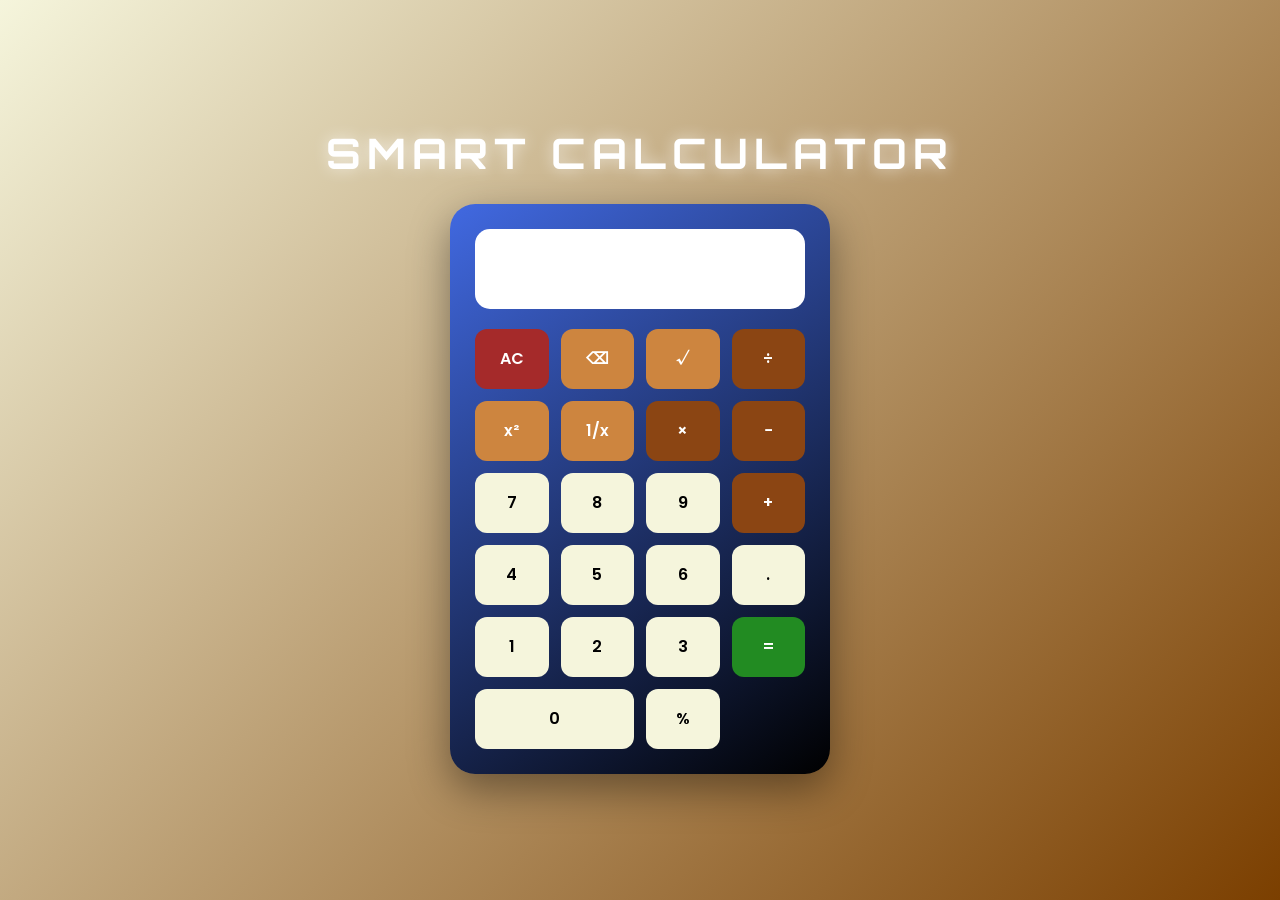
==== commit 1bf471c0: "Add files via upload" ====
--- a/index.html
+++ b/index.html
@@ -1,228 +1,64 @@
 <!DOCTYPE html>
 <html lang="en">
 <head>
-    <meta charset="UTF-8">
-    <meta name="viewport" content="width=device-width, initial-scale=1.0">
+<meta charset="UTF-8">
+<meta name="viewport" content="width=device-width, initial-scale=1.0">
 
-    <title>NutriBloom | Every Bite Tells a Story</title>
+<title>Smart Calculator</title>
 
-    <link rel="preconnect" href="https://fonts.googleapis.com">
-    <link rel="preconnect" href="https://fonts.gstatic.com" crossorigin>
+<link href="https://fonts.googleapis.com/css2?family=Orbitron:wght@500;700&family=Poppins:wght@400;500;600&display=swap" rel="stylesheet">
 
-    <link href="https://fonts.googleapis.com/css2?family=Cormorant+Garamond:wght@500;600;700&family=Poppins:wght@300;400;500;600&display=swap" rel="stylesheet">
+<link rel="stylesheet" href="style.css">
+</head>
 
-    <link rel="stylesheet" href="style.css">
-</head>
 <body>
 
-    <!-- HEADER -->
+<div class="container">
 
-    <header>
-        <nav>
-            <h1 class="logo">🌿 NutriBloom</h1>
+    <h1 class="heading">SMART CALCULATOR</h1>
 
-            <ul>
-                <li><a href="#home">Home</a></li>
-                <li><a href="#nutrition">Nutrition</a></li>
-                <li><a href="#benefits">Benefits</a></li>
-                <li><a href="#foods">Foods</a></li>
-                <li><a href="#contact">Contact</a></li>
-            </ul>
-        </nav>
-    </header>
+    <div class="calculator">
 
-    <!-- HERO SECTION -->
+        <input type="text" id="display" readonly>
 
-    <section class="hero" id="home">
+        <div class="buttons">
 
-        <div class="hero-text">
+            <button class="clear" onclick="clearDisplay()">AC</button>
+            <button class="special" onclick="backspace()">⌫</button>
+            <button class="special" onclick="squareRoot()">√</button>
+            <button class="operator" onclick="appendOperator('/')">÷</button>
 
-           <h2>🥗 Fuel your Body, Feed Your Soul. ✨</h2>
+            <button class="special" onclick="square()">x²</button>
+            <button class="special" onclick="reciprocal()">1/x</button>
+            <button class="operator" onclick="appendOperator('*')">×</button>
+            <button class="operator" onclick="appendOperator('-')">−</button>
 
-           <p>
-    🌱 From farm-fresh ingredients to nutrient-rich meals,
-    NutriBloom celebrates healthy living through every
-    delicious bite. NutriBloom bridges the gap between delicious flavor and optimal health. 🍎 Discover nutritious foods,
-    wellness tips, and balanced eating habits.
-</p>
+            <button onclick="appendNumber('7')">7</button>
+            <button onclick="appendNumber('8')">8</button>
+            <button onclick="appendNumber('9')">9</button>
+            <button class="operator" onclick="appendOperator('+')">+</button>
 
-            <button>Explore Nutrition</button>
+            <button onclick="appendNumber('4')">4</button>
+            <button onclick="appendNumber('5')">5</button>
+            <button onclick="appendNumber('6')">6</button>
+            <button onclick="appendNumber('.')">.</button>
+
+            <button onclick="appendNumber('1')">1</button>
+            <button onclick="appendNumber('2')">2</button>
+            <button onclick="appendNumber('3')">3</button>
+            <button class="equal" onclick="calculate()">=</button>
+
+            <button class="zero" onclick="appendNumber('0')">0</button>
+            <button onclick="appendOperator('%')">%</button>
 
         </div>
 
-        <div class="hero-image">
-            <img src="images/hero.jpg.png" alt="Healthy Food">
-        </div>
 
-    </section>
+    </div>
 
-    <!-- NUTRITION SECTION -->
+</div>
 
-    <section class="nutrition" id="nutrition">
-
-        <h2 class="section-title">Nutrition Categories</h2>
-
-        <div class="cards">
-
-            <div class="card fruit">
-                 <div class="icon">🍎</div>
-                <h3> Fruits</h3>
-                <p>
-                    Nature’s finest candy is packed with vita<strong> vitamins</strong>, minerals, and natural sweetness. Incorporating a colorful variety of fresh fruits into your daily routine helps hydrate your body, delivers essential antioxidants, and provides a clean, refreshing spark to your diet.
-                </p>
-            </div>
-
-            <div class="card vegetable">
-                <h3>🥦 Vegetables</h3>
-                <p>
-                    The ultimate foundation of a nutrient-dense diet. From crisp leafy greens to vibrant root vegetables, filling your plate with veggies delivers the essential fiber, vitamins, and micronutrients your body needs to function at its absolute best.
-                </p>
-            </div>
-
-            <div class="card protein">
-                <h3>🥜 Proteins</h3>
-                <p>
-                    Fuel your strength and recovery from the inside out. Quality proteins are the fundamental building blocks for muscle repair, cellular growth, and long-lasting fullness, making them an essential anchor for every single meal.
-                </p>
-            </div>
-
-            <div class="card grain">
-                <h3>🌾 Whole Grains</h3>
-                <p>
-                    Keep your body sustained and satisfied with complex whole grains. Packed with slow-releasing carbohydrates and dietary fiber, ingredients like oats, quinoa, and brown rice provide steady, long-lasting fuel without the energy crashes.
-                </p>
-            </div>
-
-        </div>
-
-    </section>
-
-    <!-- BENEFITS SECTION -->
-
-    <section class="benefits" id="benefits">
-
-        <h2 class="section-title">Why Nutrition Matters</h2>
-
-        <div class="cards">
-
-            <div class="card">
-                <h3>⚡ Boost Energy</h3>
-                <p>
-                    Say goodbye to midday slumps. By choosing clean, nutrient-dense foods that stabilize your blood sugar, you can naturally unlock high-quality, sustained energy that keeps you focused, active, and vibrant all day long.
-                </p>
-            </div>
-
-            <div class="card">
-                <h3>🛡 Improve Immunity</h3>
-                <p>
-                    Strengthen your body's natural defenses from within. A diet rich in immune-boosting vitamins, minerals, and antioxidants helps fortify your system, keeping you resilient, healthy, and ready to take on any season.
-                </p>
-            </div>
-
-            <div class="card">
-                <h3>❤️ Heart Health</h3>
-                <p>
-                    Show your heart some love with every meal. Prioritizing low-sodium, fiber-rich, and nutrient-dense whole foods helps maintain healthy circulation, lowers bad cholesterol, and protects your cardiovascular system for years to come.
-                </p>
-            </div>
-
-        </div>
-
-    </section>
-
-    <!-- FEATURED FOODS -->
-
-    <section class="foods" id="foods">
-
-        <h2 class="section-title">Featured Superfoods</h2>
-
-        <div class="food-grid">
-
-            <div class="food-card">
-                <img src="images/avocado.jpg.png" alt="Avocado">
-                <h3>🥑 Avocado</h3>
-                <p>
-                    Creamy, delicious, and incredibly nutrient-dense. Avocados are loaded with heart-healthy monounsaturated fats, potassium, and fiber, making them the perfect addition to support glowing skin, smooth digestion, and sustained fullness.
-                </p>
-            </div>
-
-            <div class="food-card">
-                <img src="images/blueberries.jpg.png" alt="Blueberries">
-                <h3>🫐 Blueberries</h3>
-                <p>
-                    Tiny but mighty powerhouse berries. Packed to the brim with potent antioxidants and vitamin C, blueberries help combat oxidative stress, support sharp brain function, and add a burst of natural flavor to your wellness routine.
-                </p>
-            </div>
-
-            <div class="food-card">
-                <img src="images/almonds.jpg.png" alt="Almonds">
-                <h3>🌰 Almonds</h3>
-                <p>
-                    The ultimate bite-sized superfood snack. Almonds offer a perfect trifecta of healthy fats, plant-based protein, and dietary fiber, alongside a heavy dose of vitamin E to support brain health and metabolic energy.
-                </p>
-            </div>
-
-            <div class="food-card">
-                <img src="images/salmon.jpg.png" alt="Salmon">
-                <h3>🐟 Salmon</h3>
-                <p>
-                Premium nutrition straight from the water. Salmon is one of the best natural sources of omega-3 fatty acids, high-quality protein, and vitamin D, which work together to reduce inflammation, boost brain power, and protect your heart.
-                </p>
-            </div>
-
-        </div>
-
-    </section>
-
-    <!-- CONTACT SECTION -->
-     <section>
-
-   <h2 class="section-title">📞 Contact Us</h2>
-
-        <div class="contact-container">
-
-            <div class="contact-info">
-
-                <h3>📬 Get In Touch</h3>
-
-<p>📧 Email: hello@nutribloom.com</p>
-<p>📱 Phone: +91 98765 43210</p>
-<p>📍 Location: Tamil Nadu, India</p>
-
-            </div>
-
-            <form>
-
-                <input type="text" placeholder="Your Name">
-
-                <input type="email" placeholder="Your Email">
-
-                <input type="tel" placeholder="Phone Number">
-
-                <textarea rows="5" placeholder="Your Message"></textarea>
-
-                <button type="submit">Send Message</button>
-
-            </form>
-
-        </div>
-
-    </section>
-
-    <!-- FOOTER -->
-
-  <footer>
-
-    <h3>🌿 NutriBloom</h3>
-
-    <p>✨ Every Bite Tells a Story ✨</p>
-
-    <p>🥗 Healthy Living Starts With Healthy Choices</p>
-
-    <p>© 2026 NutriBloom. All Rights Reserved.</p>
-
-</footer>
+<script src="script.js"></script>
 
 </body>
-</html>
-```
+</html>
--- a/style.css
+++ b/style.css
@@ -1,345 +1,181 @@
-/* GOOGLE FONTS ARE LINKED IN HTML */
-
 *{
     margin:0;
     padding:0;
     box-sizing:border-box;
-    scroll-behavior:smooth;
 }
 
 body{
-    font-family:'Poppins', sans-serif;
-    background:#FFFDF7;
-    color:#1F2937;
-}
 
-/* HEADER */
+    margin:0;
 
-nav{
+    min-height:100vh;
+
     display:flex;
-    justify-content:space-between;
+
+    justify-content:center;
+
     align-items:center;
-    padding:20px 80px;
-    background:#0F6B50;
-    position:sticky;
-    top:0;
-    z-index:100;
-    box-shadow:0 2px 10px rgba(0,0,0,0.1);
-}
 
-.logo{
-    font-family:'Cormorant Garamond', serif;
-    color:#D4AF37;
-    font-size:2.5rem;
-    font-weight:700;
-}
-
-nav ul{
-    display:flex;
-    list-style:none;
-    gap:30px;
-}
-
-nav a{
-    text-decoration:none;
-    color:white;
-    font-weight:500;
-    transition:0.3s;
-}
-
-nav a:hover{
-    color:#D4AF37;
-}
-
-/* HERO SECTION */
-
-.hero{
-    display:flex;
-    justify-content:space-between;
-    align-items:center;
-    padding:80px;
-    min-height:90vh;
-    background:linear-gradient(135deg,#0F6B50,#147A5A);
-}
-
-.hero-text{
-    width:50%;
-}
-
-.hero-text h2{
-    font-family:'Cormorant Garamond', serif;
-    font-size:4.5rem;
-    color:#D4AF37;
-    margin-bottom:20px;
-}
-
-.hero-text p{
-    color:white;
-    line-height:1.8;
-    font-size:1.1rem;
-    margin-bottom:30px;
-}
-
-.hero button{
-    padding:15px 35px;
-    background:#D4AF37;
-    color:#0F6B50;
-    border:none;
-    border-radius:50px;
-    font-size:1rem;
-    font-weight:600;
-    cursor:pointer;
-    transition:0.3s;
-}
-
-.hero button:hover{
-    transform:translateY(-5px);
-    box-shadow:0 10px 20px rgba(212,175,55,0.3);
-}
-
-.hero-image img{
-    width:500px;
-    border-radius:20px;
-    box-shadow:0 15px 40px rgba(0,0,0,0.25);
-}
-
-/* GENERAL SECTIONS */
-
-section{
-    padding:80px 10%;
-}
-
-.section-title{
-    text-align:center;
-    font-family:'Cormorant Garamond', serif;
-    font-size:3rem;
-    color:#0F6B50;
-    margin-bottom:50px;
-}
-
-/* CARDS */
-
-.card{
-    background: linear-gradient(
+    background:
+    linear-gradient(
         135deg,
-        #ffffff,
-        #f1f8f4
-    );
-    padding:30px;
-    border-radius:20px;
-    text-align:center;
-    box-shadow:0 8px 20px rgba(0,0,0,0.08);
-    border-top:5px solid #D4AF37;
-    transition:0.3s;
-}
-
-.card:hover{
-    transform:translateY(-10px);
-    box-shadow:0 15px 30px rgba(15,107,80,0.15);
-}
-.card h3{
-    color:#0F6B50;
-    margin-bottom:15px;
-}
-
-strong{
-    color:#0F6B50;
-    font-weight:600;
-}
-.icon{
-    font-size:3rem;
-    margin-bottom:15px;
-}
-
-.fruit{
-    background:#FFF4E6;
-}
-
-.vegetable{
-    background:#EDF9F0;
-}
-
-.protein{
-    background:#FFF0F0;
-}
-
-.grain{
-    background:#FFFBE8;
-}
-
-.nutrition{
-    background:linear-gradient(
-        to bottom,
-        #FFFDF7,
-        #F3F8F5
+        #F5F5DC,
+        #7B3F00
     );
 }
 
+.container{
 
-/* BENEFITS SECTION */
+    width:100%;
 
-.benefits{
-    background:#F8FAF7;
+    display:flex;
+
+    flex-direction:column;
+
+    align-items:center;
+
+    justify-content:center;
+
+    text-align:center;
 }
 
-/* FOOD CARDS */
+.heading{
+    font-family:'Orbitron',sans-serif;
 
-.food-grid{
-    display:grid;
-    grid-template-columns:repeat(auto-fit,minmax(250px,1fr));
-    gap:30px;
+    font-size:42px;
+
+    color:white;
+
+    letter-spacing:6px;
+
+    margin-bottom:25px;
+
+    text-shadow:
+    0 0 15px rgba(255,255,255,0.7);
 }
 
-.food-card{
-    background:white;
-    border-radius:20px;
-    overflow:hidden;
-    box-shadow:0 5px 15px rgba(0,0,0,0.1);
-    transition:0.3s;
+.calculator{
+
+    width:380px;
+
+    margin:0 auto;
+
+    background:
+    linear-gradient(
+        145deg,
+        #4169E1,
+        #000000
+    );
+
+    padding:25px;
+
+    border-radius:25px;
+
+    box-shadow:
+    0 15px 40px rgba(0,0,0,0.4);
 }
 
-.food-card:hover{
-    transform:translateY(-10px);
+#display{
+
+    width:100%;
+
+    height:80px;
+
+    border:none;
+
+    outline:none;
+
+    border-radius:15px;
+
+    background:white;
+
+    color:black;
+
+    font-size:2rem;
+
+    text-align:right;
+
+    padding:15px;
+
+    margin-bottom:20px;
+
+    font-family:'Poppins',sans-serif;
 }
 
-.food-card img{
-    width:100%;
-    height:220px;
-    object-fit:cover;
+.buttons{
+
+    display:grid;
+
+    grid-template-columns:
+    repeat(4,1fr);
+
+    gap:12px;
 }
 
-.food-card h3{
-    color:#0F6B50;
-    padding:15px;
+button{
+
+    height:60px;
+
+    border:none;
+
+    border-radius:12px;
+
+    font-size:1rem;
+
+    font-family:'Poppins',sans-serif;
+
+    font-weight:600;
+
+    cursor:pointer;
+
+    background:#F5F5DC;
+
+    transition:0.2s;
 }
 
-.food-card p{
-    padding:0 15px 20px;
-    line-height:1.6;
+button:hover{
+
+    transform:translateY(-3px);
+
+    box-shadow:
+    0 5px 15px rgba(255,255,255,0.3);
 }
 
-/* CONTACT */
+button:active{
 
-.contact{
-    background:#0F6B50;
+    transform:scale(0.95);
+}
+
+.clear{
+    background:#A52A2A;
     color:white;
 }
 
-.contact .section-title{
-    color:#D4AF37;
+.operator{
+    background:#8B4513;
+    color:white;
 }
 
-.contact-container{
-    display:flex;
-    justify-content:space-between;
-    gap:50px;
-    flex-wrap:wrap;
+.special{
+    background:#CD853F;
+    color:white;
 }
 
-.contact-info{
-    flex:1;
+.equal{
+    background:#228B22;
+    color:white;
 }
 
-.contact-info h3{
-    color:#D4AF37;
-    margin-bottom:20px;
+.zero{
+    grid-column:span 2;
 }
 
-.contact-info p{
-    margin-bottom:15px;
-}
+.creator{
+    margin-top:15px;
 
-form{
-    flex:1;
-    display:flex;
-    flex-direction:column;
-    gap:15px;
-}
+    color:white;
 
-form input,
-form textarea{
-    padding:15px;
-    border:none;
-    border-radius:10px;
-    outline:none;
-    font-size:1rem;
-}
+    font-size:12px;
 
-form button{
-    background:#D4AF37;
-    color:#0F6B50;
-    border:none;
-    padding:15px;
-    border-radius:10px;
-    cursor:pointer;
-    font-weight:600;
-    transition:0.3s;
-}
-
-form button:hover{
-    opacity:0.9;
-}
-
-/* FOOTER */
-
-footer{
-    background:#092E22;
-    color:white;
-    text-align:center;
-    padding:30px;
-}
-
-footer h3{
-    font-family:'Cormorant Garamond', serif;
-    color:#D4AF37;
-    margin-bottom:10px;
-    font-size:2rem;
-}
-
-footer p{
-    margin:8px 0;
-}
-
-/* RESPONSIVE */
-
-@media(max-width:768px){
-
-    nav{
-        flex-direction:column;
-        gap:15px;
-        padding:20px;
-    }
-
-    nav ul{
-        flex-wrap:wrap;
-        justify-content:center;
-    }
-
-    .hero{
-        flex-direction:column;
-        text-align:center;
-        padding:50px 20px;
-    }
-
-    .hero-text{
-        width:100%;
-    }
-
-    .hero-text h2{
-        font-size:3rem;
-    }
-
-    .hero-image img,
-.food-card img{
-    transition:0.4s ease;
-}
-
-.hero-image img:hover,
-.food-card:hover img{
-    transform:scale(1.05);
-}
-
-    .contact-container{
-        flex-direction:column;
-    }
+    font-family:'Poppins',sans-serif;
 }
